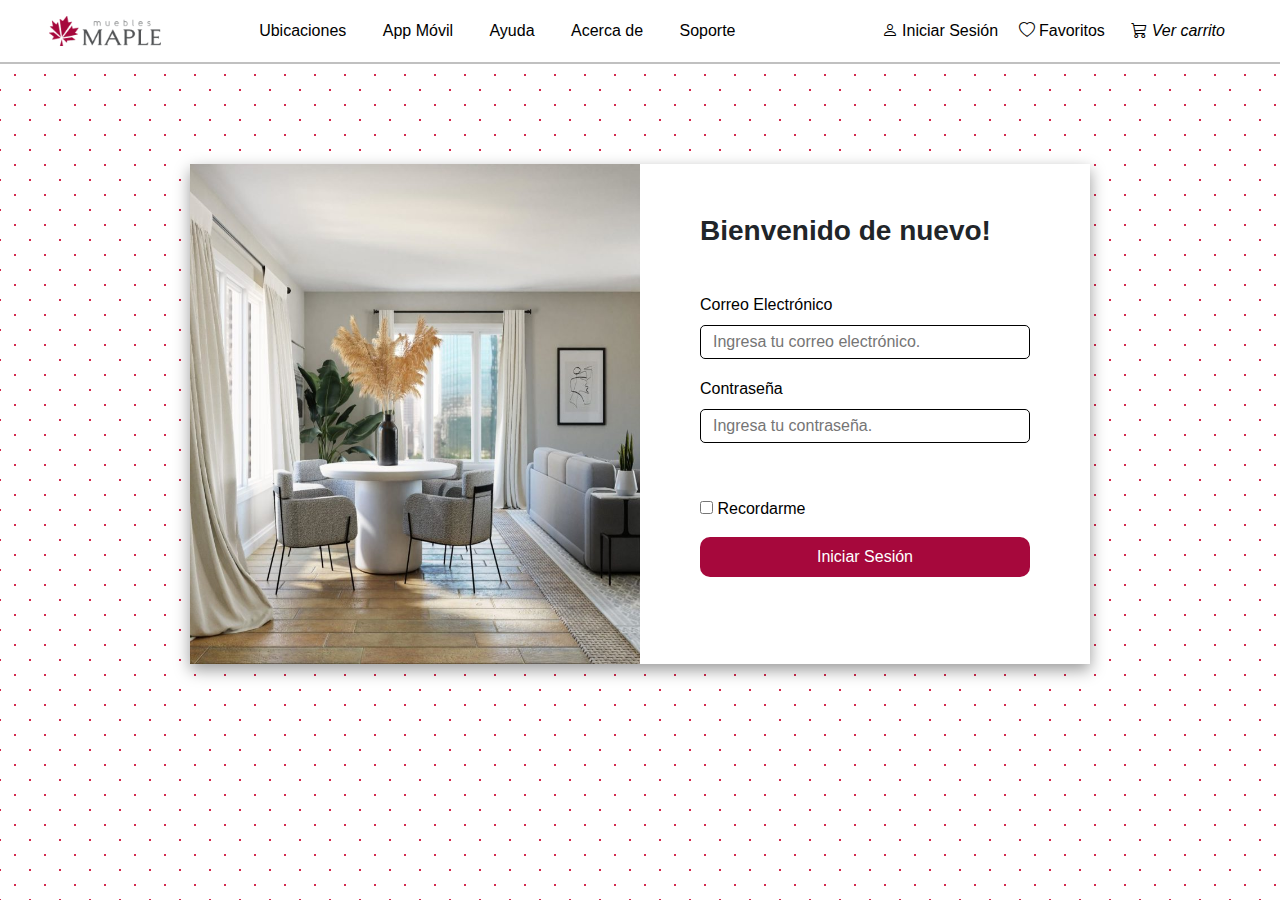
==== html/login.html @ 0a93a266 "Add files via upload" ====
<!DOCTYPE html>
<html lang="es">
  <head>
    <meta charset="UTF-8">
    <meta http-equiv="X-UA-Compatible" content="IE=edge">
    <meta name="viewport" content="width=device-width, initial-scale=1.0">
    <title>Página Dec</title>
    <link rel="shortcut icon" href="icon.png" type="image/x-icon">
    <link rel="stylesheet" href="https://cdn.jsdelivr.net/npm/bootstrap@4.3.1/dist/css/bootstrap.min.css" integrity="sha384-ggOyR0iXCbMQv3Xipma34MD+dH/1fQ784/j6cY/iJTQUOhcWr7x9JvoRxT2MZw1T" crossorigin="anonymous">
    <link rel="stylesheet" href="https://cdn.jsdelivr.net/npm/bootstrap-icons@1.10.4/font/bootstrap-icons.css">
    <link rel="stylesheet" href="../sass/styles.css">
  </head>
  <body class="bodyLogin">
    <nav class="nav">
      <div class="logo">
        <a href="../index.html" >
          <img src="../assets/img/logo.png" alt="logo">
        </a>
      </div>
      <div class="menu d-none d-md-block">
        <div class="main-nav">
            <li> <a href="#">Ubicaciones</a> </li>
            <li> <a href="#">App Móvil</a> </li>
            <li> <a href="#">Ayuda</a> </li>
            <li> <a href="#">Acerca de </a> </li>
            <li> <a href="#">Soporte</a> </li>
        </div>
      </div>
      <div class="get-started">
        <a href="login.html" target="_blank">
          <button class="btn-sec-s" > <i class="bi bi-person"> </i> Iniciar Sesión </button>
        </a>
        <a href="#" id="likeBtn" class="btn-main-s" > <i class="bi bi-heart"> </i>Favoritos</a>
        <button id="cartBtn" > <i class="bi bi-cart3"> Ver carrito</i> </button> 
      </div>
    </nav>

    <div class="login show">
      <div class="leftLogin">
        <img src="../assets/img/login.jpg" alt="login">
      </div>
      <div class="rightLogin">
        <h3>Bienvenido de nuevo!</h3>
        <form action="login" class="form">
          <label for="email">Correo Electrónico</label> 
          <input type="text" id="email" name="email" placeholder="Ingresa tu correo electrónico." required>
          
          <label for="password">Contraseña</label> 
          <input type="password" id="password" name="password" placeholder="Ingresa tu contraseña. " required > 
          
          
          <input type="checkbox" name="check" id="check">
          <label for="check">Recordarme</label>
          
          <button class="btn-login"> Iniciar Sesión </button>
        </form>
      </div>
    </div>
    
  </body>
  <script src="../js/main.js"></script>
  <script src="https://code.jquery.com/jquery-3.3.1.slim.min.js" integrity="sha384-q8i/X+965DzO0rT7abK41JStQIAqVgRVzpbzo5smXKp4YfRvH+8abtTE1Pi6jizo" crossorigin="anonymous"></script>
  <script src="https://cdn.jsdelivr.net/npm/popper.js@1.14.7/dist/umd/popper.min.js" integrity="sha384-UO2eT0CpHqdSJQ6hJty5KVphtPhzWj9WO1clHTMGa3JDZwrnQq4sF86dIHNDz0W1" crossorigin="anonymous"></script>
  <script src="https://cdn.jsdelivr.net/npm/bootstrap@4.3.1/dist/js/bootstrap.min.js" integrity="sha384-JjSmVgyd0p3pXB1rRibZUAYoIIy6OrQ6VrjIEaFf/nJGzIxFDsf4x0xIM+B07jRM" crossorigin="anonymous"></script>
</html>
---- sass/styles.css ----
@import url("https://fonts.googleapis.com/css2?family=Inter:wght@200;300;400;500;600;700;800;900&family=PT+Sans:ital,wght@0,400;0,700;1,400;1,700&display=swap");
@import url("https://fonts.googleapis.com/css2?family=Inter:wght@200;300;400;500;600;700;800;900&family=PT+Sans:ital,wght@0,400;0,700;1,400;1,700&display=swap");
.btn-main {
  padding: 0.25rem 1.5rem;
  border-radius: 0.25rem;
  color: white;
  background-color: transparent;
  border: solid 1px white;
}
.btn-main:focus {
  outline: none;
}

.btn-main:hover {
  color: #888;
}

.btn-main-s {
  color: #000;
  font-size: 1rem;
  padding: 0.1rem 1rem;
}

.btn-main-s:hover {
  color: #888;
  text-decoration: none;
}

.get-started a {
  padding-left: 0px;
}

.get-started #cartBtn {
  background-color: transparent;
  border: none;
}

.get-started #cartBtn:hover {
  color: #888;
  text-decoration: none;
}

.btn-sec, .btn-sec-s {
  padding: 0.25rem 1.5rem;
  border-radius: 0.25rem;
  color: #000000;
  background-color: transparent;
  border: none;
}

.btn-sec:hover, .btn-sec-s:hover {
  color: #888;
}

.btn-sec-s {
  font-size: 1rem;
  padding: 0.1rem 1rem;
}
.btn-sec-s:focus {
  outline: none;
}

.button-main {
  margin-top: 3px;
  text-decoration: none;
  color: white;
  font-size: 1rem;
  text-transform: capitalize;
  border: 2px solid white;
  padding: 0.5rem 1.75rem;
  border-radius: 5px;
  transition: all 0.3s ease-in-out;
}

.button-main:hover {
  color: #000;
  background-color: white;
}

.main-nav li {
  font-size: 1rem;
  list-style: none;
  display: inline;
  margin-right: 2rem;
}

.main-nav li a {
  color: #000;
}

.main-nav li a:hover {
  text-decoration: underline;
}

.remove-btn {
  background: transparent;
  border: none;
  color: red;
  cursor: pointer;
  font-size: 1.2rem;
  padding: 0;
}

.btn-favs {
  margin-top: 5px;
  color: white;
  background-color: #A6083C;
  border-radius: 5px;
  border: none;
  font-size: 1.2rem;
  padding: 5px 8px;
  transition: all 0.3s ease-in-out;
}
.btn-favs:hover {
  border: 1px solid #A6083C;
  background: transparent;
  color: #A6083C;
}
.btn-favs:focus {
  outline: none;
}

.btn-login {
  width: 100%;
  margin-top: 8px;
  padding: 8px 10px;
  border-radius: 10px;
  border: none;
  color: white;
  background-color: #A6083C;
  transition: all 0.3s ease-in-out;
}
.btn-login:hover {
  border: 1px solid #A6083C;
  background: transparent;
  color: #A6083C;
}
.btn-login:focus {
  outline: none;
}

html {
  min-width: 100vw;
  scroll-behavior: smooth;
}

body {
  padding: 0;
  margin: 0;
}

a {
  color: black;
  text-decoration: none;
}
a:hover {
  color: #888;
  text-decoration: none;
}

.main {
  width: 100%;
  height: 100vh;
  display: flex;
  justify-content: center;
  align-items: center;
  flex-direction: column;
  background-image: linear-gradient(rgba(0, 0, 0, 0.5), rgba(0, 0, 0, 0.5)), url(https://media.admagazine.com/photos/63472117052e230ddc1793c3/3:2/w_3000,h_2000,c_limit/plantas-altas-decoracion-interiores.jpg);
  background-position: center center;
  background-size: cover;
  color: white;
}

.nav {
  display: flex;
  align-items: center;
  justify-content: space-around;
  width: 100%;
  height: 4rem;
  background-color: white;
  border-bottom: 2px solid #c0c0c0;
}

.logo img {
  max-width: 7rem;
}

.sec-home {
  width: 100%;
  max-width: 992px;
  margin: auto;
  padding: 3rem;
  display: flex;
  align-items: center;
}

.sec-home .home-cta {
  flex: 1;
}

.sec-home .home-cta .cta-text {
  color: white;
}

.sec-home .home-cta .home-title {
  width: 20rem;
  font-size: 3rem;
}

.sec-home .home-cta .home-desc {
  width: 300px;
}

.sec-home .home-cta .lead-magnet .input-col {
  max-width: 200px;
}

.sec-home .home-cta .lead-magnet .input-col button {
  background-color: #A6083C;
  border-radius: 10px;
  transition: all 0.3s ease-in-out;
}

.sec-home .home-cta .lead-magnet .input-col button:hover {
  background-color: transparent;
  color: #A6083C;
  border: 1px solid #A6083C;
}

.sec-home .home-img img {
  border-radius: 50%;
  box-shadow: 0 0.5rem 1rem rgba(0, 0, 0, 0.5);
  opacity: 0;
  transform: scale(0.9);
  transition: 0.7s ease-in-out all;
  transform: translate(100px);
}

.sec-home .home-img img.visible {
  opacity: 1;
  transform: scale(1);
}

.add-to-cart-btn {
  margin-bottom: 40px;
  margin-top: 30px;
  text-align: end;
  padding: 10px 25px 10px 25px;
  color: white;
  background-color: black;
  border: 1px solid black;
  border-radius: 10px;
}

.add-to-cart-btn:hover {
  color: black;
  background-color: white;
  text-decoration: none;
}

.sec-benefits {
  margin-top: 15px;
  text-align: center;
  margin-bottom: 40px;
}

.sec-benefits h3 {
  padding: 20px 0 35px 0;
}

.sec-benefits .row {
  align-content: center;
}

.sec-benefits .row .col {
  padding-top: 10px;
  justify-content: space-around;
  border: 1px solid #ddd;
  border-radius: 10px;
  box-shadow: 0 0.5rem 1rem rgba(0, 0, 0, 0.1);
  margin: 0 10px;
}

.sec-benefits .row h4 {
  color: #A6083C;
}

.sec-info {
  padding-bottom: 80px;
}

.sec-info h4 {
  text-align: center;
  padding: 25px;
  color: #A6083C;
}

.sec-info .info {
  display: flex;
}

.sec-info .info .img img {
  border-radius: 25% 10%;
  box-shadow: 0 0.5rem 1rem rgba(0, 0, 0, 0.8);
  opacity: 0;
  transform: scale(0.9);
  transition: 0.7s ease-in-out all;
  transform: translate(-100px);
}

.sec-info .info .img img.visible {
  opacity: 1;
  transform: scale(1);
}

.sec-info .info .text p {
  font-size: 16px;
  width: 90%;
  margin: 50px 16px;
  padding: 10px 15px;
}

.sec-prom {
  background-color: #A6083C;
  color: white;
  text-align: center;
  font-size: 25px;
  font-weight: bold;
  padding: 22px 0;
  margin-bottom: 60px;
}

.sec-menu {
  margin-bottom: 50px;
}

.sec-menu .items {
  border-top: 1px solid #898989;
  padding-top: 15px;
}

.sec-menu h4 {
  text-align: center;
  color: #A6083C;
  padding: 10px;
}

.sec-menu .row .col .title {
  font-weight: 500;
  margin-bottom: 2px;
}

.sec-menu .row .col .price {
  color: #898989;
}

.sec-menu .row .col .price .bi {
  position: absolute;
  left: 70%;
}

.sec-menu .row .col .price .bi:hover {
  cursor: pointer;
}

.sec-menu .row .col .price .bi-heart-fill {
  color: red;
}

.sec-menu a {
  color: #A6083C;
}

.sec-menu a:hover {
  color: #A6083C;
}

.form {
  margin-top: 70px;
  width: 40%;
}

.form h3 {
  text-align: center;
}

#cartBtn {
  border: none;
}

.modal-container {
  display: none;
  position: fixed;
  z-index: 1;
  left: 0;
  top: 0;
  width: 100%;
  height: 100%;
  overflow: auto;
  background-color: rgba(0, 0, 0, 0.4);
}

.modal-container.show {
  display: block;
}

.modal-container-likes {
  display: none;
  position: fixed;
  z-index: 1;
  left: 0;
  top: 0;
  width: 100%;
  height: 100%;
  overflow: auto;
  background-color: rgba(0, 0, 0, 0.4);
}

.modal-container-likes.show {
  display: block;
}

.modal-content {
  background-color: #fefefe;
  margin: 15% auto;
  padding: 20px;
  border: 1px solid #888;
  width: 80%;
  max-width: 600px;
  position: relative;
}

.close-btn {
  position: absolute;
  top: 10px;
  right: 10px;
  font-size: 30px;
  font-weight: bold;
  cursor: pointer;
}
.close-btn:hover {
  color: #f00;
}

.close-btn-likes {
  position: absolute;
  top: 10px;
  right: 10px;
  font-size: 30px;
  font-weight: bold;
  cursor: pointer;
}
.close-btn-likes:hover {
  color: #f00;
}

.modal-title {
  text-align: center;
  padding-bottom: 12px;
  border-bottom: 1px solid #888;
}

.modal-title-like {
  color: #A6083C;
  text-align: center;
  padding-bottom: 12px;
  border-bottom: 1px solid #888;
}

.cart-items {
  display: flex;
  flex-direction: column;
  gap: 10px;
}

.cart-item {
  display: flex;
  justify-content: space-between;
  align-items: center;
  padding: 10px;
  border: 1px solid #ccc;
}
.cart-item span {
  font-size: 1.2rem;
}

.remove-btn {
  background: transparent;
  border: none;
  color: red;
  cursor: pointer;
  font-size: 1.2rem;
  padding: 0;
}

.modal-content {
  font-size: 25px;
}

.modal-content img {
  width: 115px;
  height: 85px;
  border-radius: 10px;
  margin-right: -50px;
}

.cart-footer {
  font-size: 20px;
  color: black;
  text-align: end;
}

.bodyLogin {
  background-color: rgb(255, 255, 255);
  background-image: radial-gradient(rgb(210, 43, 79) 1px, transparent 1px), radial-gradient(rgb(210, 43, 79) 1px, rgb(255, 255, 255) 1px);
  background-size: 30px 30px;
  background-position: 0px 0px, 15px 15px;
}

.login {
  display: flex;
  margin: 100px auto;
  width: 900px;
  height: 500px;
  box-shadow: 0 6px 15px rgba(0, 0, 0, 0.4);
}

.leftLogin {
  width: 50%;
}
.leftLogin img {
  width: 100%;
  height: 100%;
}

.rightLogin {
  background-color: white;
  width: 50%;
  padding: 50px 60px;
}
.rightLogin h3 {
  font-weight: 600;
}
.rightLogin form {
  width: 100%;
  height: 100%;
  margin-top: 45px;
  align-items: center;
}
.rightLogin form label {
  font-size: 1rem;
  color: black;
}
.rightLogin form input {
  width: 100%;
  padding: 4px 12px;
  margin-bottom: 18px;
  border: 1px solid black;
  border-radius: 5px;
}
.rightLogin form input[type=checkbox] {
  margin-top: 40px;
  margin-bottom: 10px;
  width: auto;
}

@media (max-width: 1199px) {
  .col4 {
    display: none;
  }
}
@media (max-width: 990px) {
  nav .menu .main-nav li a {
    display: none;
  }
  .login {
    display: flex;
    justify-content: center;
    align-items: center;
    max-width: 400px;
  }
  .login .leftLogin {
    width: 0%;
  }
  .login .leftLogin img {
    display: none;
  }
  .login .rightLogin {
    width: 100%;
  }
}
@media (max-width: 769px) {
  .col {
    text-align: center;
  }
  .sec-info img {
    display: none;
  }
  .col3 {
    display: none;
  }
  .col4 {
    display: none;
  }
}
@media (max-width: 399px) {
  nav .menu .main-nav li a {
    display: none;
  }
  nav {
    width: 100%;
  }
  .col {
    text-align: center;
  }
  .col2 {
    display: none;
  }
  .col3 {
    display: none;
  }
  .col4 {
    display: none;
  }
  .sec-home {
    display: none;
  }
}
@media (max-width: 290px) {
  .sec-home {
    display: none;
  }
}/*# sourceMappingURL=styles.css.map */
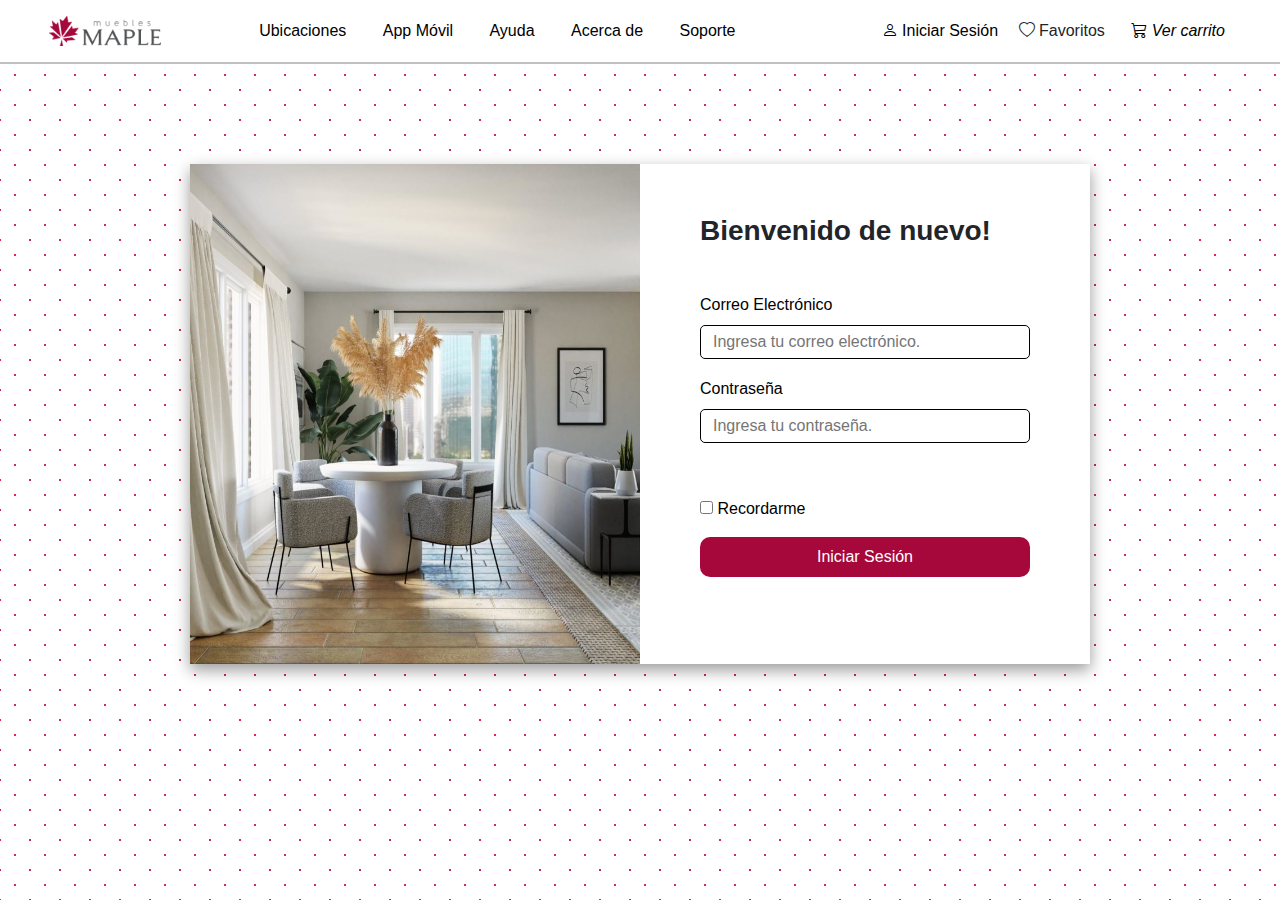
==== commit 221c6a9a: "Update login.html" ====
--- a/html/login.html
+++ b/html/login.html
@@ -13,7 +13,7 @@
   <body class="bodyLogin">
     <nav class="nav">
       <div class="logo">
-        <a href="../index.html" >
+        <a href="../index.html">
           <img src="../assets/img/logo.png" alt="logo">
         </a>
       </div>
@@ -27,11 +27,15 @@
         </div>
       </div>
       <div class="get-started">
-        <a href="login.html" target="_blank">
+        <a href="html/login.html" target="_blank">
           <button class="btn-sec-s" > <i class="bi bi-person"> </i> Iniciar Sesión </button>
         </a>
-        <a href="#" id="likeBtn" class="btn-main-s" > <i class="bi bi-heart"> </i>Favoritos</a>
+        <a id="likeBtn" class="btn-main-s" > <i class="bi bi-heart"> </i>Favoritos</a>
         <button id="cartBtn" > <i class="bi bi-cart3"> Ver carrito</i> </button> 
+      </div>
+
+      <div class="menu-icon d-md-none">
+          <i class="bi bi-list"></i>
       </div>
     </nav>
 
